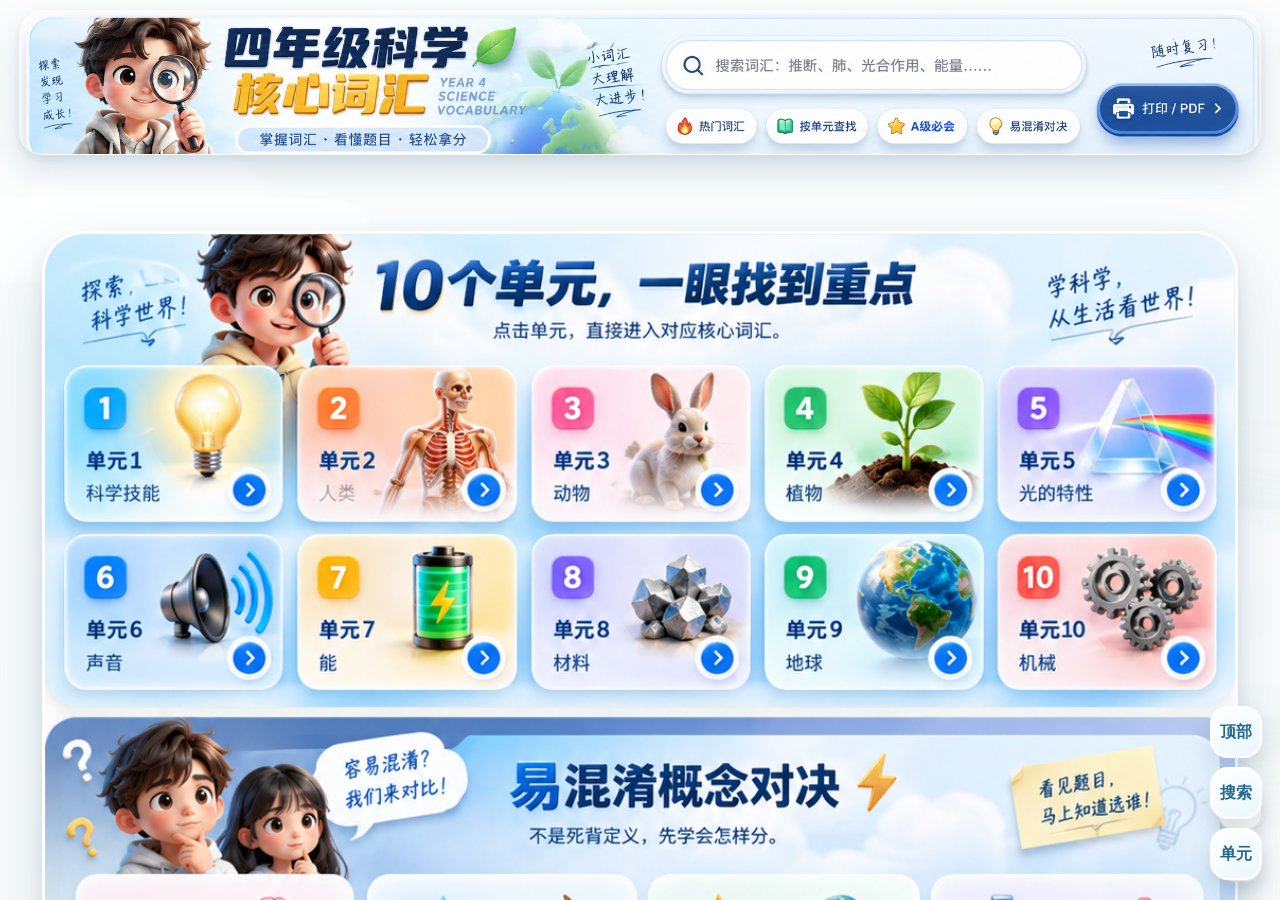
==== index.html @ 2d4816db "Publish V4.0 formal release" ====
<!doctype html><html lang="zh-Hans"><head><meta charset="utf-8"><meta name="viewport" content="width=device-width,initial-scale=1,viewport-fit=cover"><meta http-equiv="Cache-Control" content="no-cache, no-store, must-revalidate"><meta http-equiv="Pragma" content="no-cache"><meta http-equiv="Expires" content="0"><meta name="theme-color" content="#f3f8f5"><meta name="description" content="四年级科学核心词汇、科学技能、单元重点与复习系统"><title>四年级科学核心词汇</title><style>html,body{margin:0;width:100%;height:100%;overflow:hidden;background:#eef7f6}iframe{width:100%;height:100%;border:0;display:block}</style></head><body><iframe id="app" title="四年级科学核心词汇" src="./%E5%9B%9B%E5%B9%B4%E7%BA%A7%E7%A7%91%E5%AD%A6_%E8%B6%85%E5%A4%A7%E5%AD%97%E4%BD%93%E7%89%88.html?v=20260912-v40release"></iframe><script src="./app-upgrade.js?v=20260912-v40release"></script><script src="./hero-style-fix.js?v=20260912-v40release"></script><script src="./decoder-image-replace.js?v=20260912-v40release"></script><script src="./product-six-upgrade.js?v=20260912-v40release"></script><script src="./premium-header.js?v=20260912-v40release"></script><script src="./visual-sections-upgrade.js?v=20260912-v40release"></script><script src="./v1-product-polish.js?v=20260912-v40release"></script><script src="./v11-usability.js?v=20260912-v40release"></script><script src="./v12-content-audit.js?v=20260912-v40release"></script><script src="./v13-visual-unify.js?v=20260912-v40release"></script><script src="./v14-learning-world.js?v=20260912-v40release"></script><script src="./v15-unit-hero-art.js?v=20260912-v40release"></script><script src="./v16-independent-heroes.js?v=20260912-v40release"></script><script src="./v17-toolbox-visual.js?v=20260912-v40release"></script><script src="./v18-toolbox-premium-ui.js?v=20260912-v40release"></script><script src="./v19-toolbox-images.js?v=20260912-v40release"></script><script src="./v20-image-render-fix.js?v=20260912-v40release"></script><script src="./v22-base64-sprite-fix.js?v=20260912-v40release"></script><script src="./v23-compact-fusion.js?v=20260912-v40release"></script><script src="./v24-learning-interactions.js?v=20260912-v40release"></script><script src="./v25-smart-review.js?v=20260912-v40release"></script><script src="./v26-final-audit.js?v=20260912-v40release"></script><script src="./v27-unified-ui.js?v=20260912-v40release"></script><script src="./v28-unified-visuals.js?v=20260912-v40release"></script><script src="./v29-premium-editorial.js?v=20260912-v40release"></script><script src="./v30-content-learning-path.js?v=20260912-v40release"></script><script src="./v31-unit-core-guides.js?v=20260912-v40release"></script><script src="./v32-vocab-tier-cleanup.js?v=20260912-v40release"></script><script src="./v33-learning-experience.js?v=20260912-v40release"></script><script src="./v34-final-content-qa.js?v=20260912-v40release"></script><script src="./v40-release-polish.js?v=20260912-v40release"></script></body></html>
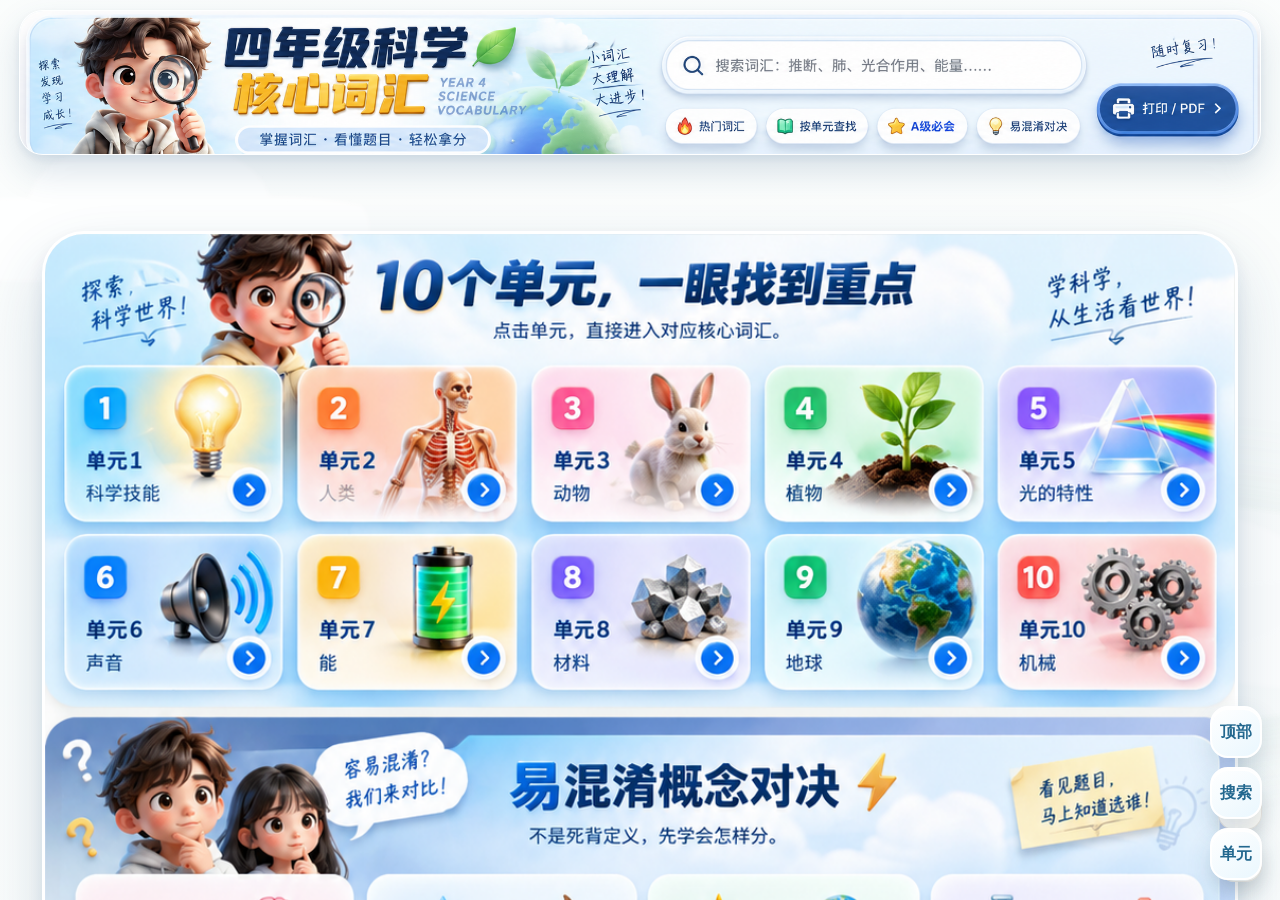
==== commit 8603db0d: "Publish V4.0.1 stability patch" ====
--- a/index.html
+++ b/index.html
@@ -1 +1 @@
-<!doctype html><html lang="zh-Hans"><head><meta charset="utf-8"><meta name="viewport" content="width=device-width,initial-scale=1,viewport-fit=cover"><meta http-equiv="Cache-Control" content="no-cache, no-store, must-revalidate"><meta http-equiv="Pragma" content="no-cache"><meta http-equiv="Expires" content="0"><meta name="theme-color" content="#f3f8f5"><meta name="description" content="四年级科学核心词汇、科学技能、单元重点与复习系统"><title>四年级科学核心词汇</title><style>html,body{margin:0;width:100%;height:100%;overflow:hidden;background:#eef7f6}iframe{width:100%;height:100%;border:0;display:block}</style></head><body><iframe id="app" title="四年级科学核心词汇" src="./%E5%9B%9B%E5%B9%B4%E7%BA%A7%E7%A7%91%E5%AD%A6_%E8%B6%85%E5%A4%A7%E5%AD%97%E4%BD%93%E7%89%88.html?v=20260912-v40release"></iframe><script src="./app-upgrade.js?v=20260912-v40release"></script><script src="./hero-style-fix.js?v=20260912-v40release"></script><script src="./decoder-image-replace.js?v=20260912-v40release"></script><script src="./product-six-upgrade.js?v=20260912-v40release"></script><script src="./premium-header.js?v=20260912-v40release"></script><script src="./visual-sections-upgrade.js?v=20260912-v40release"></script><script src="./v1-product-polish.js?v=20260912-v40release"></script><script src="./v11-usability.js?v=20260912-v40release"></script><script src="./v12-content-audit.js?v=20260912-v40release"></script><script src="./v13-visual-unify.js?v=20260912-v40release"></script><script src="./v14-learning-world.js?v=20260912-v40release"></script><script src="./v15-unit-hero-art.js?v=20260912-v40release"></script><script src="./v16-independent-heroes.js?v=20260912-v40release"></script><script src="./v17-toolbox-visual.js?v=20260912-v40release"></script><script src="./v18-toolbox-premium-ui.js?v=20260912-v40release"></script><script src="./v19-toolbox-images.js?v=20260912-v40release"></script><script src="./v20-image-render-fix.js?v=20260912-v40release"></script><script src="./v22-base64-sprite-fix.js?v=20260912-v40release"></script><script src="./v23-compact-fusion.js?v=20260912-v40release"></script><script src="./v24-learning-interactions.js?v=20260912-v40release"></script><script src="./v25-smart-review.js?v=20260912-v40release"></script><script src="./v26-final-audit.js?v=20260912-v40release"></script><script src="./v27-unified-ui.js?v=20260912-v40release"></script><script src="./v28-unified-visuals.js?v=20260912-v40release"></script><script src="./v29-premium-editorial.js?v=20260912-v40release"></script><script src="./v30-content-learning-path.js?v=20260912-v40release"></script><script src="./v31-unit-core-guides.js?v=20260912-v40release"></script><script src="./v32-vocab-tier-cleanup.js?v=20260912-v40release"></script><script src="./v33-learning-experience.js?v=20260912-v40release"></script><script src="./v34-final-content-qa.js?v=20260912-v40release"></script><script src="./v40-release-polish.js?v=20260912-v40release"></script></body></html>+<!doctype html><html lang="zh-Hans"><head><meta charset="utf-8"><meta name="viewport" content="width=device-width,initial-scale=1,viewport-fit=cover"><meta http-equiv="Cache-Control" content="no-cache, no-store, must-revalidate"><meta http-equiv="Pragma" content="no-cache"><meta http-equiv="Expires" content="0"><meta name="theme-color" content="#f3f8f5"><meta name="description" content="四年级科学核心词汇、科学技能、单元重点与复习系统"><title>四年级科学核心词汇</title><style>html,body{margin:0;width:100%;height:100%;overflow:hidden;background:#eef7f6}iframe{width:100%;height:100%;border:0;display:block}</style></head><body><iframe id="app" title="四年级科学核心词汇" src="./%E5%9B%9B%E5%B9%B4%E7%BA%A7%E7%A7%91%E5%AD%A6_%E8%B6%85%E5%A4%A7%E5%AD%97%E4%BD%93%E7%89%88.html?v=20260912-v401stable"></iframe><script src="./app-upgrade.js?v=20260912-v401stable"></script><script src="./hero-style-fix.js?v=20260912-v401stable"></script><script src="./decoder-image-replace.js?v=20260912-v401stable"></script><script src="./product-six-upgrade.js?v=20260912-v401stable"></script><script src="./premium-header.js?v=20260912-v401stable"></script><script src="./visual-sections-upgrade.js?v=20260912-v401stable"></script><script src="./v1-product-polish.js?v=20260912-v401stable"></script><script src="./v11-usability.js?v=20260912-v401stable"></script><script src="./v12-content-audit.js?v=20260912-v401stable"></script><script src="./v13-visual-unify.js?v=20260912-v401stable"></script><script src="./v14-learning-world.js?v=20260912-v401stable"></script><script src="./v15-unit-hero-art.js?v=20260912-v401stable"></script><script src="./v16-independent-heroes.js?v=20260912-v401stable"></script><script src="./v17-toolbox-visual.js?v=20260912-v401stable"></script><script src="./v18-toolbox-premium-ui.js?v=20260912-v401stable"></script><script src="./v19-toolbox-images.js?v=20260912-v401stable"></script><script src="./v20-image-render-fix.js?v=20260912-v401stable"></script><script src="./v22-base64-sprite-fix.js?v=20260912-v401stable"></script><script src="./v23-compact-fusion.js?v=20260912-v401stable"></script><script src="./v24-learning-interactions.js?v=20260912-v401stable"></script><script src="./v25-smart-review.js?v=20260912-v401stable"></script><script src="./v26-final-audit.js?v=20260912-v401stable"></script><script src="./v27-unified-ui.js?v=20260912-v401stable"></script><script src="./v28-unified-visuals.js?v=20260912-v401stable"></script><script src="./v29-premium-editorial.js?v=20260912-v401stable"></script><script src="./v30-content-learning-path.js?v=20260912-v401stable"></script><script src="./v31-unit-core-guides.js?v=20260912-v401stable"></script><script src="./v32-vocab-tier-cleanup.js?v=20260912-v401stable"></script><script src="./v33-learning-experience.js?v=20260912-v401stable"></script><script src="./v34-final-content-qa.js?v=20260912-v401stable"></script><script src="./v40-release-polish.js?v=20260912-v401stable"></script><script src="./v401-stability-fix.js?v=20260912-v401stable"></script></body></html>
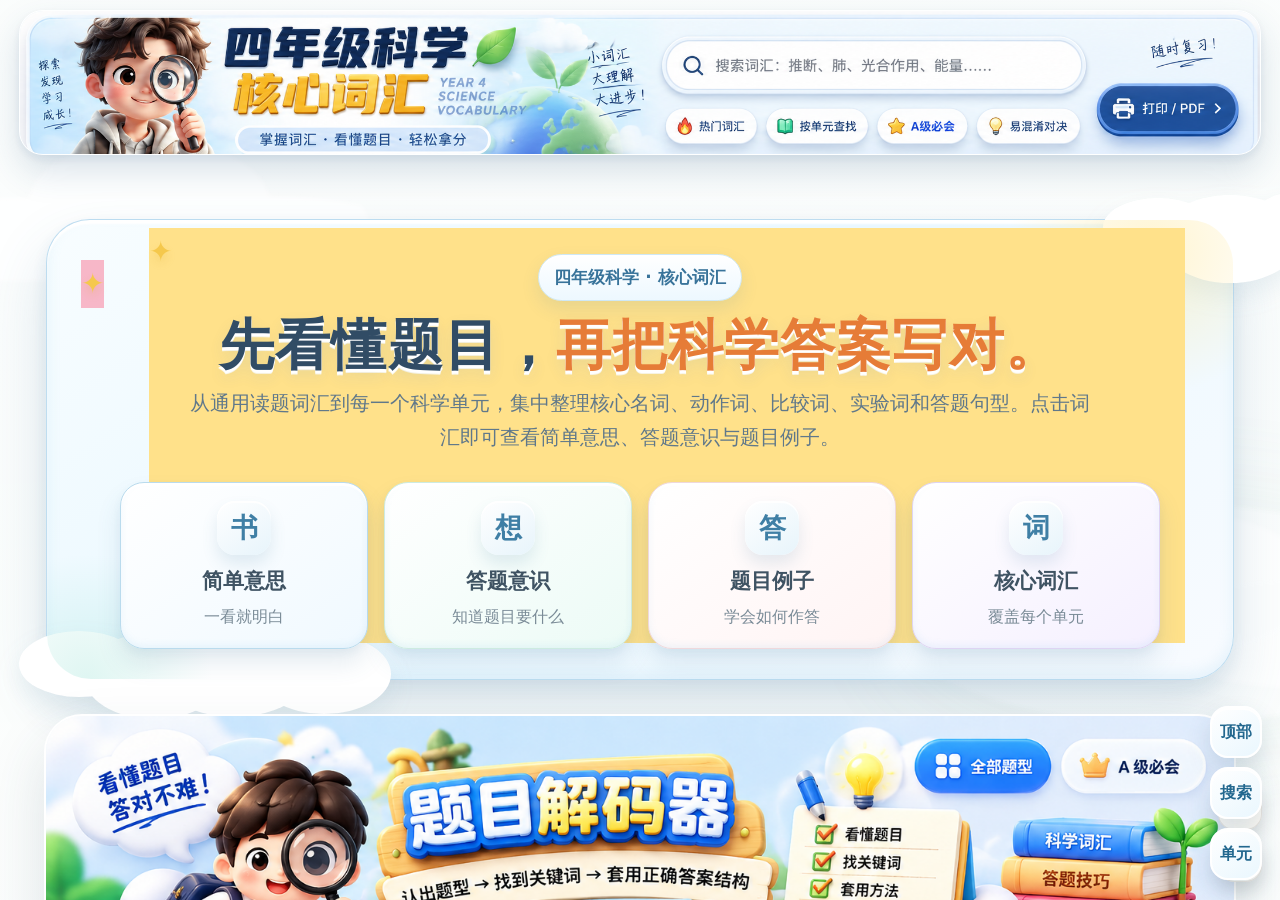
==== commit e6b9fb08: "Publish V4.0.2 interactive mastery checklist fix" ====
--- a/index.html
+++ b/index.html
@@ -1 +1 @@
-<!doctype html><html lang="zh-Hans"><head><meta charset="utf-8"><meta name="viewport" content="width=device-width,initial-scale=1,viewport-fit=cover"><meta http-equiv="Cache-Control" content="no-cache, no-store, must-revalidate"><meta http-equiv="Pragma" content="no-cache"><meta http-equiv="Expires" content="0"><meta name="theme-color" content="#f3f8f5"><meta name="description" content="四年级科学核心词汇、科学技能、单元重点与复习系统"><title>四年级科学核心词汇</title><style>html,body{margin:0;width:100%;height:100%;overflow:hidden;background:#eef7f6}iframe{width:100%;height:100%;border:0;display:block}</style></head><body><iframe id="app" title="四年级科学核心词汇" src="./%E5%9B%9B%E5%B9%B4%E7%BA%A7%E7%A7%91%E5%AD%A6_%E8%B6%85%E5%A4%A7%E5%AD%97%E4%BD%93%E7%89%88.html?v=20260912-v401stable"></iframe><script src="./app-upgrade.js?v=20260912-v401stable"></script><script src="./hero-style-fix.js?v=20260912-v401stable"></script><script src="./decoder-image-replace.js?v=20260912-v401stable"></script><script src="./product-six-upgrade.js?v=20260912-v401stable"></script><script src="./premium-header.js?v=20260912-v401stable"></script><script src="./visual-sections-upgrade.js?v=20260912-v401stable"></script><script src="./v1-product-polish.js?v=20260912-v401stable"></script><script src="./v11-usability.js?v=20260912-v401stable"></script><script src="./v12-content-audit.js?v=20260912-v401stable"></script><script src="./v13-visual-unify.js?v=20260912-v401stable"></script><script src="./v14-learning-world.js?v=20260912-v401stable"></script><script src="./v15-unit-hero-art.js?v=20260912-v401stable"></script><script src="./v16-independent-heroes.js?v=20260912-v401stable"></script><script src="./v17-toolbox-visual.js?v=20260912-v401stable"></script><script src="./v18-toolbox-premium-ui.js?v=20260912-v401stable"></script><script src="./v19-toolbox-images.js?v=20260912-v401stable"></script><script src="./v20-image-render-fix.js?v=20260912-v401stable"></script><script src="./v22-base64-sprite-fix.js?v=20260912-v401stable"></script><script src="./v23-compact-fusion.js?v=20260912-v401stable"></script><script src="./v24-learning-interactions.js?v=20260912-v401stable"></script><script src="./v25-smart-review.js?v=20260912-v401stable"></script><script src="./v26-final-audit.js?v=20260912-v401stable"></script><script src="./v27-unified-ui.js?v=20260912-v401stable"></script><script src="./v28-unified-visuals.js?v=20260912-v401stable"></script><script src="./v29-premium-editorial.js?v=20260912-v401stable"></script><script src="./v30-content-learning-path.js?v=20260912-v401stable"></script><script src="./v31-unit-core-guides.js?v=20260912-v401stable"></script><script src="./v32-vocab-tier-cleanup.js?v=20260912-v401stable"></script><script src="./v33-learning-experience.js?v=20260912-v401stable"></script><script src="./v34-final-content-qa.js?v=20260912-v401stable"></script><script src="./v40-release-polish.js?v=20260912-v401stable"></script><script src="./v401-stability-fix.js?v=20260912-v401stable"></script></body></html>+<!doctype html><html lang="zh-Hans"><head><meta charset="utf-8"><meta name="viewport" content="width=device-width,initial-scale=1,viewport-fit=cover"><meta http-equiv="Cache-Control" content="no-cache, no-store, must-revalidate"><meta http-equiv="Pragma" content="no-cache"><meta http-equiv="Expires" content="0"><meta name="theme-color" content="#f3f8f5"><meta name="description" content="四年级科学核心词汇、科学技能、单元重点与复习系统"><title>四年级科学核心词汇</title><style>html,body{margin:0;width:100%;height:100%;overflow:hidden;background:#eef7f6}iframe{width:100%;height:100%;border:0;display:block}</style></head><body><iframe id="app" title="四年级科学核心词汇" src="./%E5%9B%9B%E5%B9%B4%E7%BA%A7%E7%A7%91%E5%AD%A6_%E8%B6%85%E5%A4%A7%E5%AD%97%E4%BD%93%E7%89%88.html?v=20260912-v402check"></iframe><script src="./app-upgrade.js?v=20260912-v402check"></script><script src="./hero-style-fix.js?v=20260912-v402check"></script><script src="./decoder-image-replace.js?v=20260912-v402check"></script><script src="./product-six-upgrade.js?v=20260912-v402check"></script><script src="./premium-header.js?v=20260912-v402check"></script><script src="./visual-sections-upgrade.js?v=20260912-v402check"></script><script src="./v1-product-polish.js?v=20260912-v402check"></script><script src="./v11-usability.js?v=20260912-v402check"></script><script src="./v12-content-audit.js?v=20260912-v402check"></script><script src="./v13-visual-unify.js?v=20260912-v402check"></script><script src="./v14-learning-world.js?v=20260912-v402check"></script><script src="./v15-unit-hero-art.js?v=20260912-v402check"></script><script src="./v16-independent-heroes.js?v=20260912-v402check"></script><script src="./v17-toolbox-visual.js?v=20260912-v402check"></script><script src="./v18-toolbox-premium-ui.js?v=20260912-v402check"></script><script src="./v19-toolbox-images.js?v=20260912-v402check"></script><script src="./v20-image-render-fix.js?v=20260912-v402check"></script><script src="./v22-base64-sprite-fix.js?v=20260912-v402check"></script><script src="./v23-compact-fusion.js?v=20260912-v402check"></script><script src="./v24-learning-interactions.js?v=20260912-v402check"></script><script src="./v25-smart-review.js?v=20260912-v402check"></script><script src="./v26-final-audit.js?v=20260912-v402check"></script><script src="./v27-unified-ui.js?v=20260912-v402check"></script><script src="./v28-unified-visuals.js?v=20260912-v402check"></script><script src="./v29-premium-editorial.js?v=20260912-v402check"></script><script src="./v30-content-learning-path.js?v=20260912-v402check"></script><script src="./v31-unit-core-guides.js?v=20260912-v402check"></script><script src="./v32-vocab-tier-cleanup.js?v=20260912-v402check"></script><script src="./v33-learning-experience.js?v=20260912-v402check"></script><script src="./v34-final-content-qa.js?v=20260912-v402check"></script><script src="./v40-release-polish.js?v=20260912-v402check"></script><script src="./v401-stability-fix.js?v=20260912-v402check"></script><script src="./v402-checklist-progress.js?v=20260912-v402check"></script></body></html>
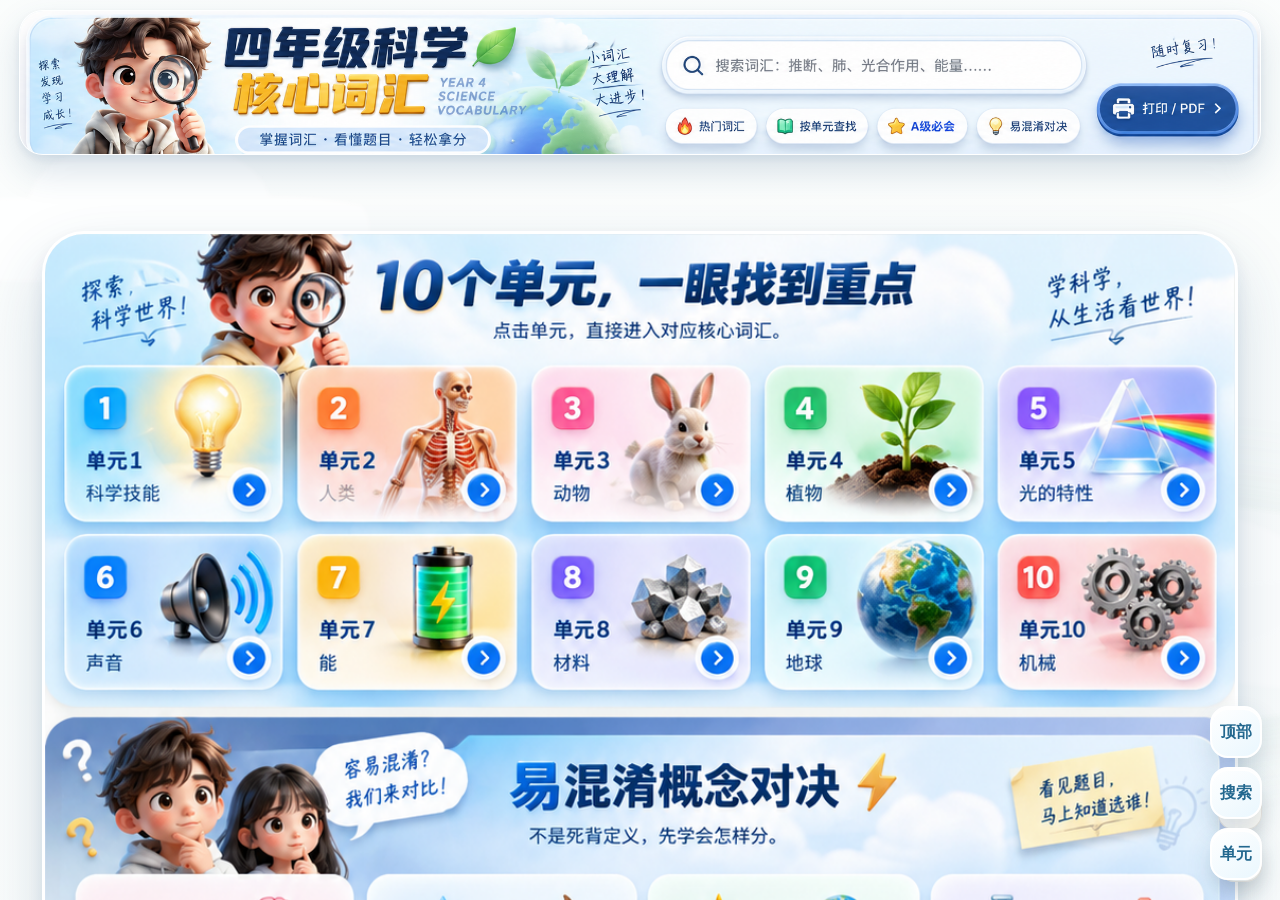
==== commit 5dd494fc: "Publish V4.0.3 native checkbox fix" ====
--- a/index.html
+++ b/index.html
@@ -1 +1 @@
-<!doctype html><html lang="zh-Hans"><head><meta charset="utf-8"><meta name="viewport" content="width=device-width,initial-scale=1,viewport-fit=cover"><meta http-equiv="Cache-Control" content="no-cache, no-store, must-revalidate"><meta http-equiv="Pragma" content="no-cache"><meta http-equiv="Expires" content="0"><meta name="theme-color" content="#f3f8f5"><meta name="description" content="四年级科学核心词汇、科学技能、单元重点与复习系统"><title>四年级科学核心词汇</title><style>html,body{margin:0;width:100%;height:100%;overflow:hidden;background:#eef7f6}iframe{width:100%;height:100%;border:0;display:block}</style></head><body><iframe id="app" title="四年级科学核心词汇" src="./%E5%9B%9B%E5%B9%B4%E7%BA%A7%E7%A7%91%E5%AD%A6_%E8%B6%85%E5%A4%A7%E5%AD%97%E4%BD%93%E7%89%88.html?v=20260912-v402check"></iframe><script src="./app-upgrade.js?v=20260912-v402check"></script><script src="./hero-style-fix.js?v=20260912-v402check"></script><script src="./decoder-image-replace.js?v=20260912-v402check"></script><script src="./product-six-upgrade.js?v=20260912-v402check"></script><script src="./premium-header.js?v=20260912-v402check"></script><script src="./visual-sections-upgrade.js?v=20260912-v402check"></script><script src="./v1-product-polish.js?v=20260912-v402check"></script><script src="./v11-usability.js?v=20260912-v402check"></script><script src="./v12-content-audit.js?v=20260912-v402check"></script><script src="./v13-visual-unify.js?v=20260912-v402check"></script><script src="./v14-learning-world.js?v=20260912-v402check"></script><script src="./v15-unit-hero-art.js?v=20260912-v402check"></script><script src="./v16-independent-heroes.js?v=20260912-v402check"></script><script src="./v17-toolbox-visual.js?v=20260912-v402check"></script><script src="./v18-toolbox-premium-ui.js?v=20260912-v402check"></script><script src="./v19-toolbox-images.js?v=20260912-v402check"></script><script src="./v20-image-render-fix.js?v=20260912-v402check"></script><script src="./v22-base64-sprite-fix.js?v=20260912-v402check"></script><script src="./v23-compact-fusion.js?v=20260912-v402check"></script><script src="./v24-learning-interactions.js?v=20260912-v402check"></script><script src="./v25-smart-review.js?v=20260912-v402check"></script><script src="./v26-final-audit.js?v=20260912-v402check"></script><script src="./v27-unified-ui.js?v=20260912-v402check"></script><script src="./v28-unified-visuals.js?v=20260912-v402check"></script><script src="./v29-premium-editorial.js?v=20260912-v402check"></script><script src="./v30-content-learning-path.js?v=20260912-v402check"></script><script src="./v31-unit-core-guides.js?v=20260912-v402check"></script><script src="./v32-vocab-tier-cleanup.js?v=20260912-v402check"></script><script src="./v33-learning-experience.js?v=20260912-v402check"></script><script src="./v34-final-content-qa.js?v=20260912-v402check"></script><script src="./v40-release-polish.js?v=20260912-v402check"></script><script src="./v401-stability-fix.js?v=20260912-v402check"></script><script src="./v402-checklist-progress.js?v=20260912-v402check"></script></body></html>+<!doctype html><html lang="zh-Hans"><head><meta charset="utf-8"><meta name="viewport" content="width=device-width,initial-scale=1,viewport-fit=cover"><meta http-equiv="Cache-Control" content="no-cache, no-store, must-revalidate"><meta http-equiv="Pragma" content="no-cache"><meta http-equiv="Expires" content="0"><meta name="theme-color" content="#f3f8f5"><meta name="description" content="四年级科学核心词汇、科学技能、单元重点与复习系统"><title>四年级科学核心词汇</title><style>html,body{margin:0;width:100%;height:100%;overflow:hidden;background:#eef7f6}iframe{width:100%;height:100%;border:0;display:block}</style></head><body><iframe id="app" title="四年级科学核心词汇" src="./%E5%9B%9B%E5%B9%B4%E7%BA%A7%E7%A7%91%E5%AD%A6_%E8%B6%85%E5%A4%A7%E5%AD%97%E4%BD%93%E7%89%88.html?v=20260912-v403native"></iframe><script src="./app-upgrade.js?v=20260912-v403native"></script><script src="./hero-style-fix.js?v=20260912-v403native"></script><script src="./decoder-image-replace.js?v=20260912-v403native"></script><script src="./product-six-upgrade.js?v=20260912-v403native"></script><script src="./premium-header.js?v=20260912-v403native"></script><script src="./visual-sections-upgrade.js?v=20260912-v403native"></script><script src="./v1-product-polish.js?v=20260912-v403native"></script><script src="./v11-usability.js?v=20260912-v403native"></script><script src="./v12-content-audit.js?v=20260912-v403native"></script><script src="./v13-visual-unify.js?v=20260912-v403native"></script><script src="./v14-learning-world.js?v=20260912-v403native"></script><script src="./v15-unit-hero-art.js?v=20260912-v403native"></script><script src="./v16-independent-heroes.js?v=20260912-v403native"></script><script src="./v17-toolbox-visual.js?v=20260912-v403native"></script><script src="./v18-toolbox-premium-ui.js?v=20260912-v403native"></script><script src="./v19-toolbox-images.js?v=20260912-v403native"></script><script src="./v20-image-render-fix.js?v=20260912-v403native"></script><script src="./v22-base64-sprite-fix.js?v=20260912-v403native"></script><script src="./v23-compact-fusion.js?v=20260912-v403native"></script><script src="./v24-learning-interactions.js?v=20260912-v403native"></script><script src="./v25-smart-review.js?v=20260912-v403native"></script><script src="./v26-final-audit.js?v=20260912-v403native"></script><script src="./v27-unified-ui.js?v=20260912-v403native"></script><script src="./v28-unified-visuals.js?v=20260912-v403native"></script><script src="./v29-premium-editorial.js?v=20260912-v403native"></script><script src="./v30-content-learning-path.js?v=20260912-v403native"></script><script src="./v31-unit-core-guides.js?v=20260912-v403native"></script><script src="./v32-vocab-tier-cleanup.js?v=20260912-v403native"></script><script src="./v33-learning-experience.js?v=20260912-v403native"></script><script src="./v34-final-content-qa.js?v=20260912-v403native"></script><script src="./v40-release-polish.js?v=20260912-v403native"></script><script src="./v401-stability-fix.js?v=20260912-v403native"></script><script src="./v402-checklist-progress.js?v=20260912-v403native"></script><script src="./v403-native-checkbox-fix.js?v=20260912-v403native"></script></body></html>
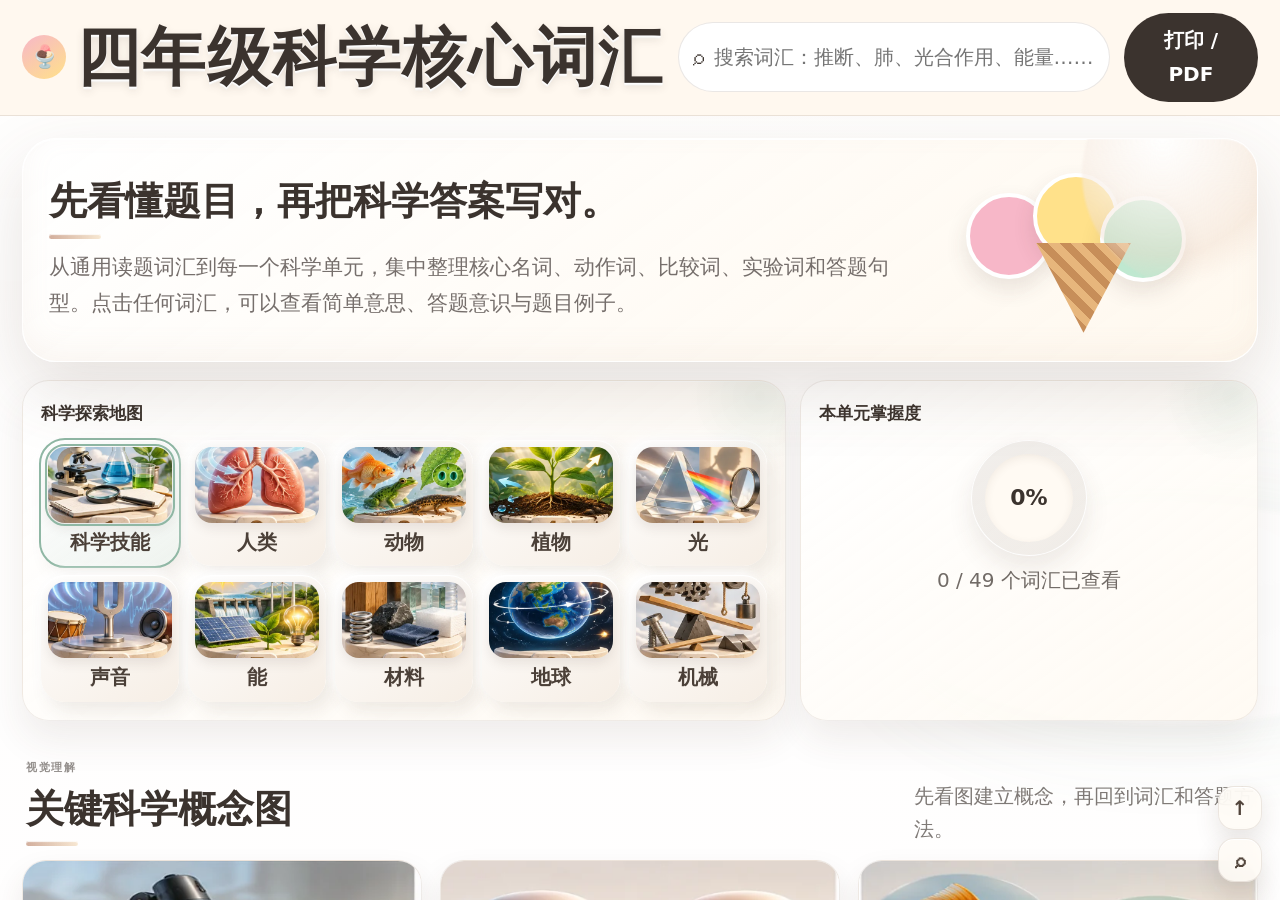
==== commit 115591e1: "Refactor site to clean V4.1 five-file architecture" ====
--- a/index.html
+++ b/index.html
@@ -1 +1 @@
-<!doctype html><html lang="zh-Hans"><head><meta charset="utf-8"><meta name="viewport" content="width=device-width,initial-scale=1,viewport-fit=cover"><meta http-equiv="Cache-Control" content="no-cache, no-store, must-revalidate"><meta http-equiv="Pragma" content="no-cache"><meta http-equiv="Expires" content="0"><meta name="theme-color" content="#f3f8f5"><meta name="description" content="四年级科学核心词汇、科学技能、单元重点与复习系统"><title>四年级科学核心词汇</title><style>html,body{margin:0;width:100%;height:100%;overflow:hidden;background:#eef7f6}iframe{width:100%;height:100%;border:0;display:block}</style></head><body><iframe id="app" title="四年级科学核心词汇" src="./%E5%9B%9B%E5%B9%B4%E7%BA%A7%E7%A7%91%E5%AD%A6_%E8%B6%85%E5%A4%A7%E5%AD%97%E4%BD%93%E7%89%88.html?v=20260912-v403native"></iframe><script src="./app-upgrade.js?v=20260912-v403native"></script><script src="./hero-style-fix.js?v=20260912-v403native"></script><script src="./decoder-image-replace.js?v=20260912-v403native"></script><script src="./product-six-upgrade.js?v=20260912-v403native"></script><script src="./premium-header.js?v=20260912-v403native"></script><script src="./visual-sections-upgrade.js?v=20260912-v403native"></script><script src="./v1-product-polish.js?v=20260912-v403native"></script><script src="./v11-usability.js?v=20260912-v403native"></script><script src="./v12-content-audit.js?v=20260912-v403native"></script><script src="./v13-visual-unify.js?v=20260912-v403native"></script><script src="./v14-learning-world.js?v=20260912-v403native"></script><script src="./v15-unit-hero-art.js?v=20260912-v403native"></script><script src="./v16-independent-heroes.js?v=20260912-v403native"></script><script src="./v17-toolbox-visual.js?v=20260912-v403native"></script><script src="./v18-toolbox-premium-ui.js?v=20260912-v403native"></script><script src="./v19-toolbox-images.js?v=20260912-v403native"></script><script src="./v20-image-render-fix.js?v=20260912-v403native"></script><script src="./v22-base64-sprite-fix.js?v=20260912-v403native"></script><script src="./v23-compact-fusion.js?v=20260912-v403native"></script><script src="./v24-learning-interactions.js?v=20260912-v403native"></script><script src="./v25-smart-review.js?v=20260912-v403native"></script><script src="./v26-final-audit.js?v=20260912-v403native"></script><script src="./v27-unified-ui.js?v=20260912-v403native"></script><script src="./v28-unified-visuals.js?v=20260912-v403native"></script><script src="./v29-premium-editorial.js?v=20260912-v403native"></script><script src="./v30-content-learning-path.js?v=20260912-v403native"></script><script src="./v31-unit-core-guides.js?v=20260912-v403native"></script><script src="./v32-vocab-tier-cleanup.js?v=20260912-v403native"></script><script src="./v33-learning-experience.js?v=20260912-v403native"></script><script src="./v34-final-content-qa.js?v=20260912-v403native"></script><script src="./v40-release-polish.js?v=20260912-v403native"></script><script src="./v401-stability-fix.js?v=20260912-v403native"></script><script src="./v402-checklist-progress.js?v=20260912-v403native"></script><script src="./v403-native-checkbox-fix.js?v=20260912-v403native"></script></body></html>+<!doctype html><html lang="zh-Hans"><head><meta charset="utf-8"><meta name="viewport" content="width=device-width,initial-scale=1,viewport-fit=cover"><meta http-equiv="Cache-Control" content="no-cache, no-store, must-revalidate"><meta http-equiv="Pragma" content="no-cache"><meta http-equiv="Expires" content="0"><meta name="theme-color" content="#f3f8f5"><meta name="description" content="四年级科学核心词汇、科学技能、单元重点与复习系统"><title>四年级科学核心词汇</title><style>html,body{margin:0;width:100%;height:100%;overflow:hidden;background:#eef7f6}iframe{width:100%;height:100%;border:0;display:block}</style><link rel="stylesheet" href="./app.css?v=20260912-v41clean"></head><body><iframe id="app" title="四年级科学核心词汇" src="./%E5%9B%9B%E5%B9%B4%E7%BA%A7%E7%A7%91%E5%AD%A6_%E8%B6%85%E5%A4%A7%E5%AD%97%E4%BD%93%E7%89%88.html?v=20260912-v41clean"></iframe><script src="./content.js?v=20260912-v41clean"></script><script src="./learning.js?v=20260912-v41clean"></script><script src="./progress.js?v=20260912-v41clean"></script><script src="./review.js?v=20260912-v41clean"></script></body></html>
--- a/app.css
+++ b/app.css
@@ -0,0 +1 @@
+html,body{margin:0;max-width:100%;overflow-x:hidden;background:#f3f8f5;color:#315f73;font-family:system-ui,-apple-system,"Segoe UI","PingFang SC","Microsoft YaHei",sans-serif}*{box-sizing:border-box}img{max-width:100%;height:auto}.appShell{max-width:1180px;margin:0 auto;padding:0 20px}.appTop{position:sticky;top:0;z-index:1000;background:rgba(247,250,247,.94);backdrop-filter:blur(14px);border-bottom:1px solid #dfe8e5}.appTopIn{max-width:1180px;margin:auto;padding:10px 20px;display:flex;align-items:center;gap:12px}.appBrand{font-weight:950;color:#28556f}.appVersion{font-size:11px;font-weight:950;padding:5px 8px;border-radius:999px;background:#fff1d8;color:#755d2f}.appNav{display:flex;gap:6px;overflow:auto;margin-left:auto;scrollbar-width:none}.appNav button,.appBtn{border:0;border-radius:14px;padding:10px 13px;background:#fff;color:#315f73;font-weight:900;cursor:pointer;box-shadow:0 4px 12px rgba(50,80,90,.06)}.appHero{max-width:1180px;margin:20px auto;padding:26px 22px;border-radius:30px;background:linear-gradient(130deg,#fbfdf8,#fff7e7 55%,#eef7fb);border:1px solid #dfe8e5;box-shadow:0 16px 36px rgba(49,78,91,.08)}.appHero h2{margin:0;color:#28556f;font-size:clamp(30px,4vw,46px)}.appHero p{color:#6d8490;font-weight:750}.unitGrid{display:grid;grid-template-columns:repeat(5,1fr);gap:10px;margin-top:16px}.unitCard{padding:14px;border-radius:18px;background:#fff;border:1px solid #dfe8e5;cursor:pointer;transition:.15s}.unitCard:hover{transform:translateY(-2px)}.unitCard.on{outline:3px solid rgba(72,119,143,.16)}.unitCard b{display:block;color:#315f73}.unitCard span{display:block;font-size:12px;color:#7a9099;font-weight:850;margin-top:5px}.progressBar{height:8px;background:#e6eeea;border-radius:99px;overflow:hidden;margin-top:8px}.progressBar i{display:block;height:100%;background:#86b9a5;border-radius:99px}.sectionWrap{max-width:1180px;margin:20px auto;padding:0 20px}.unitGuide{display:none;padding:22px;border-radius:28px;background:#fff;border:1px solid #dfe8e5;box-shadow:0 12px 30px rgba(49,78,91,.07)}.unitGuide.on{display:block}.guideHead{display:flex;justify-content:space-between;gap:14px}.guideHead h3{margin:0;color:#28556f;font-size:28px}.guideGrid{display:grid;grid-template-columns:1fr 1fr;gap:12px;margin-top:14px}.guideCard{padding:16px;border-radius:18px;background:#f9fcfa;border:1px solid #e3ebe8}.guideCard h4{margin:0 0 9px;color:#315f73}.tag{display:inline-flex;padding:6px 9px;margin:3px;border-radius:10px;background:#edf6fa;color:#426b7e;font-size:13px;font-weight:900}.line{padding:8px 0;border-bottom:1px dashed #e3e9e7;line-height:1.55}.line:last-child{border-bottom:0}.checkList{display:grid;gap:8px;margin-top:10px}.checkRow{display:flex;gap:9px;align-items:flex-start;padding:9px 10px;border-radius:12px;background:#fff}.checkRow input{width:19px;height:19px;min-width:19px;accent-color:#4f8aa4}.mastery{margin-top:12px;padding:12px 14px;border-radius:15px;background:#f3f8f5;border:1px solid #dfe8e5;font-weight:900}.tierBar{display:flex;gap:8px;flex-wrap:wrap;margin:14px 0}.tierBtn{border:1px solid #dce7e4;background:#fff;color:#537482;border-radius:999px;padding:8px 12px;font-weight:900;cursor:pointer}.tierBtn.on{background:#28556f;color:#fff}.wordMasterBtn{border:0;border-radius:999px;padding:7px 10px;font-size:12px;font-weight:900;cursor:pointer;background:#eef4f6;color:#52717e}.wordMasterBtn.yes{background:#dff4e7;color:#236140}.wordMasterBtn.no{background:#fff0df;color:#825b24}.reviewBox{max-width:1180px;margin:22px auto;padding:22px;border-radius:28px;background:linear-gradient(135deg,#edf8ff,#fffdf7 58%,#effaf4);border:1px solid #dcecf1}.reviewQuestion{padding:18px;border-radius:20px;background:#fff;border:1px solid #dfe9ee}.reviewOptions{display:grid;grid-template-columns:1fr 1fr;gap:8px;margin-top:12px}.reviewOptions button{padding:11px;border:1px solid #d7e6eb;background:#f9fcfd;border-radius:14px;text-align:left;font-weight:850;cursor:pointer}.reviewOptions button.good{background:#e7f7ed}.reviewOptions button.bad{background:#fff0ef}.muted{color:#718791}.hideByUnit,.hideByTier{display:none!important}.backTop{position:fixed;right:16px;bottom:16px;z-index:900;width:44px;height:44px;border-radius:50%;border:1px solid #dce6e2;background:#fff;color:#315f73;font-weight:950;box-shadow:0 8px 22px rgba(50,77,90,.14);cursor:pointer}@media(max-width:850px){.unitGrid{grid-template-columns:1fr 1fr}.guideGrid{grid-template-columns:1fr}}@media(max-width:520px){.appTopIn{padding:8px 10px}.appVersion{display:none}.appNav button{font-size:12px;padding:8px}.appHero,.sectionWrap,.reviewBox{margin-top:12px;padding-left:14px;padding-right:14px}.unitGrid{grid-template-columns:1fr}.guideHead{display:block}.reviewOptions{grid-template-columns:1fr}.tierBar{position:sticky;top:54px;z-index:60;background:rgba(247,250,247,.96);padding:8px 0;backdrop-filter:blur(10px)}}@media(prefers-reduced-motion:reduce){*,*:before,*:after{scroll-behavior:auto!important;transition-duration:.01ms!important;animation-duration:.01ms!important}}@media print{.appTop,.backTop,.appBtn,.tierBar{display:none!important}}
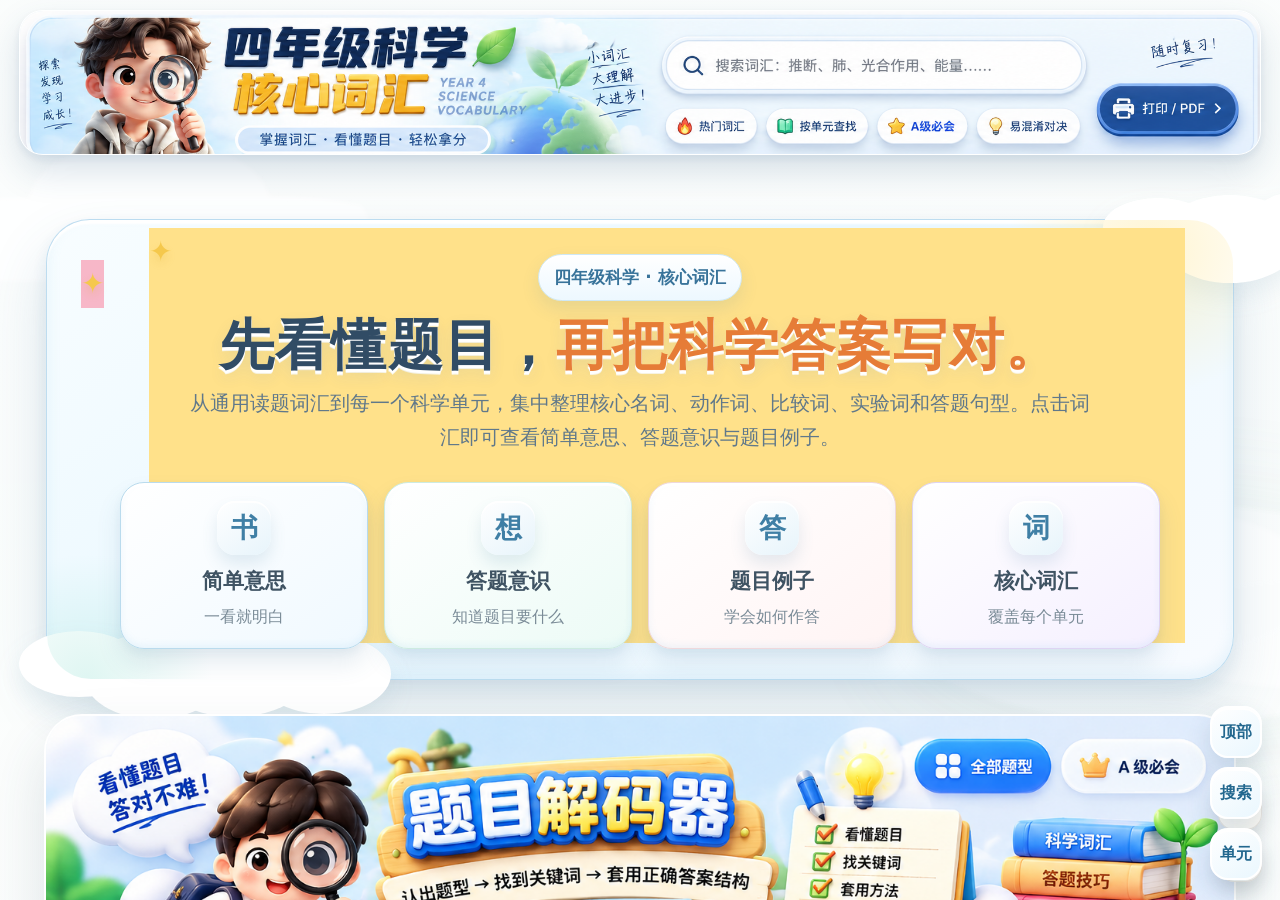
==== commit adc5e38e: "Restore V4.0.3 visual design and functionality" ====
--- a/index.html
+++ b/index.html
@@ -1 +1 @@
-<!doctype html><html lang="zh-Hans"><head><meta charset="utf-8"><meta name="viewport" content="width=device-width,initial-scale=1,viewport-fit=cover"><meta http-equiv="Cache-Control" content="no-cache, no-store, must-revalidate"><meta http-equiv="Pragma" content="no-cache"><meta http-equiv="Expires" content="0"><meta name="theme-color" content="#f3f8f5"><meta name="description" content="四年级科学核心词汇、科学技能、单元重点与复习系统"><title>四年级科学核心词汇</title><style>html,body{margin:0;width:100%;height:100%;overflow:hidden;background:#eef7f6}iframe{width:100%;height:100%;border:0;display:block}</style><link rel="stylesheet" href="./app.css?v=20260912-v41clean"></head><body><iframe id="app" title="四年级科学核心词汇" src="./%E5%9B%9B%E5%B9%B4%E7%BA%A7%E7%A7%91%E5%AD%A6_%E8%B6%85%E5%A4%A7%E5%AD%97%E4%BD%93%E7%89%88.html?v=20260912-v41clean"></iframe><script src="./content.js?v=20260912-v41clean"></script><script src="./learning.js?v=20260912-v41clean"></script><script src="./progress.js?v=20260912-v41clean"></script><script src="./review.js?v=20260912-v41clean"></script></body></html>+<!doctype html><html lang="zh-Hans"><head><meta charset="utf-8"><meta name="viewport" content="width=device-width,initial-scale=1,viewport-fit=cover"><meta http-equiv="Cache-Control" content="no-cache, no-store, must-revalidate"><meta http-equiv="Pragma" content="no-cache"><meta http-equiv="Expires" content="0"><meta name="theme-color" content="#f3f8f5"><meta name="description" content="四年级科学核心词汇、科学技能、单元重点与复习系统"><title>四年级科学核心词汇</title><style>html,body{margin:0;width:100%;height:100%;overflow:hidden;background:#eef7f6}iframe{width:100%;height:100%;border:0;display:block}</style></head><body><iframe id="app" title="四年级科学核心词汇" src="./%E5%9B%9B%E5%B9%B4%E7%BA%A7%E7%A7%91%E5%AD%A6_%E8%B6%85%E5%A4%A7%E5%AD%97%E4%BD%93%E7%89%88.html?v=20260912-v403restore"></iframe><script src="./app-upgrade.js?v=20260912-v403restore"></script><script src="./hero-style-fix.js?v=20260912-v403restore"></script><script src="./decoder-image-replace.js?v=20260912-v403restore"></script><script src="./product-six-upgrade.js?v=20260912-v403restore"></script><script src="./premium-header.js?v=20260912-v403restore"></script><script src="./visual-sections-upgrade.js?v=20260912-v403restore"></script><script src="./v1-product-polish.js?v=20260912-v403restore"></script><script src="./v11-usability.js?v=20260912-v403restore"></script><script src="./v12-content-audit.js?v=20260912-v403restore"></script><script src="./v13-visual-unify.js?v=20260912-v403restore"></script><script src="./v14-learning-world.js?v=20260912-v403restore"></script><script src="./v15-unit-hero-art.js?v=20260912-v403restore"></script><script src="./v16-independent-heroes.js?v=20260912-v403restore"></script><script src="./v17-toolbox-visual.js?v=20260912-v403restore"></script><script src="./v18-toolbox-premium-ui.js?v=20260912-v403restore"></script><script src="./v19-toolbox-images.js?v=20260912-v403restore"></script><script src="./v20-image-render-fix.js?v=20260912-v403restore"></script><script src="./v22-base64-sprite-fix.js?v=20260912-v403restore"></script><script src="./v23-compact-fusion.js?v=20260912-v403restore"></script><script src="./v24-learning-interactions.js?v=20260912-v403restore"></script><script src="./v25-smart-review.js?v=20260912-v403restore"></script><script src="./v26-final-audit.js?v=20260912-v403restore"></script><script src="./v27-unified-ui.js?v=20260912-v403restore"></script><script src="./v28-unified-visuals.js?v=20260912-v403restore"></script><script src="./v29-premium-editorial.js?v=20260912-v403restore"></script><script src="./v30-content-learning-path.js?v=20260912-v403restore"></script><script src="./v31-unit-core-guides.js?v=20260912-v403restore"></script><script src="./v32-vocab-tier-cleanup.js?v=20260912-v403restore"></script><script src="./v33-learning-experience.js?v=20260912-v403restore"></script><script src="./v34-final-content-qa.js?v=20260912-v403restore"></script><script src="./v40-release-polish.js?v=20260912-v403restore"></script><script src="./v401-stability-fix.js?v=20260912-v403restore"></script><script src="./v402-checklist-progress.js?v=20260912-v403restore"></script><script src="./v403-native-checkbox-fix.js?v=20260912-v403restore"></script></body></html>
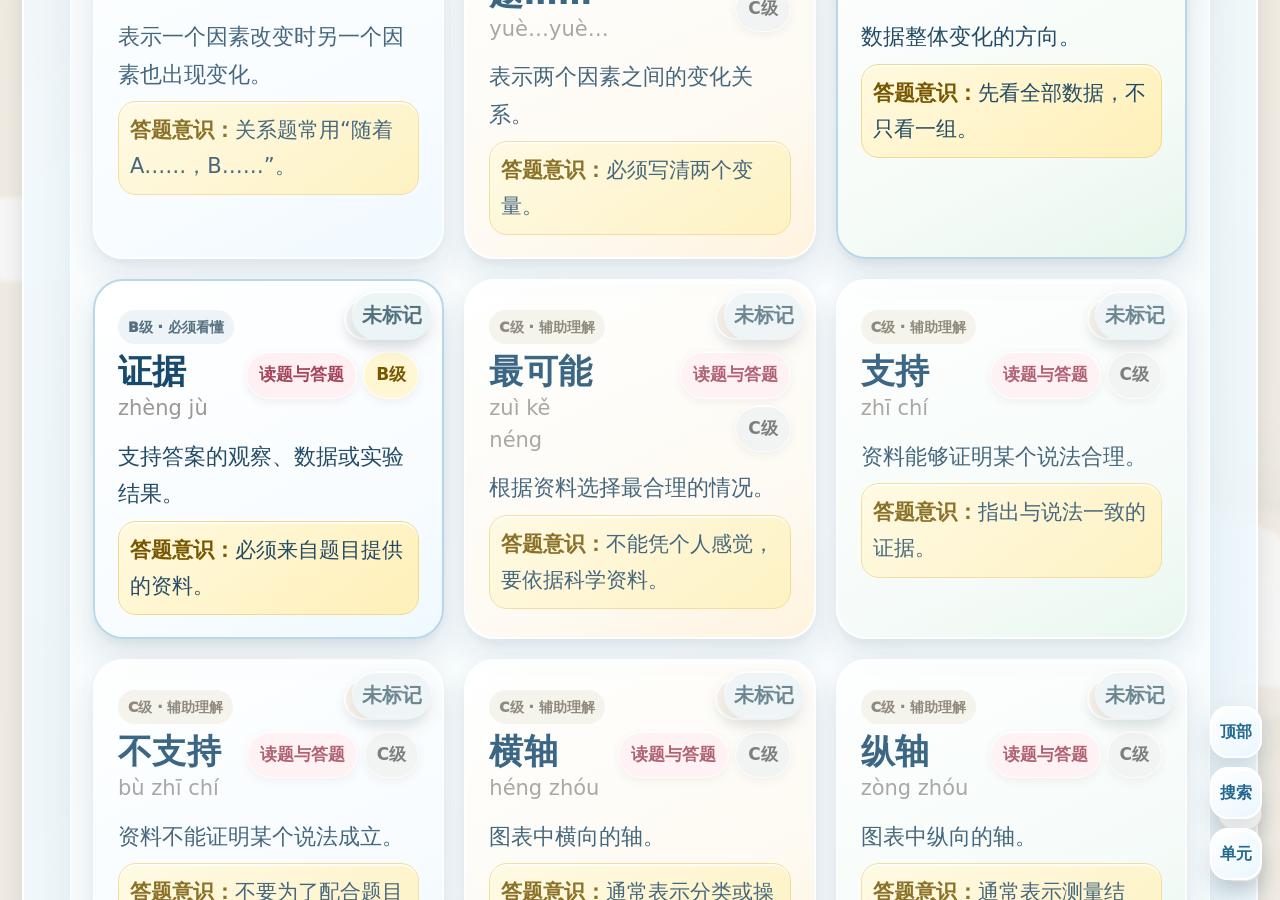
==== commit de3facc5: "Add unit review challenge to restored original site" ====
--- a/index.html
+++ b/index.html
@@ -1 +1 @@
-<!doctype html><html lang="zh-Hans"><head><meta charset="utf-8"><meta name="viewport" content="width=device-width,initial-scale=1,viewport-fit=cover"><meta http-equiv="Cache-Control" content="no-cache, no-store, must-revalidate"><meta http-equiv="Pragma" content="no-cache"><meta http-equiv="Expires" content="0"><meta name="theme-color" content="#f3f8f5"><meta name="description" content="四年级科学核心词汇、科学技能、单元重点与复习系统"><title>四年级科学核心词汇</title><style>html,body{margin:0;width:100%;height:100%;overflow:hidden;background:#eef7f6}iframe{width:100%;height:100%;border:0;display:block}</style></head><body><iframe id="app" title="四年级科学核心词汇" src="./%E5%9B%9B%E5%B9%B4%E7%BA%A7%E7%A7%91%E5%AD%A6_%E8%B6%85%E5%A4%A7%E5%AD%97%E4%BD%93%E7%89%88.html?v=20260912-v403restore"></iframe><script src="./app-upgrade.js?v=20260912-v403restore"></script><script src="./hero-style-fix.js?v=20260912-v403restore"></script><script src="./decoder-image-replace.js?v=20260912-v403restore"></script><script src="./product-six-upgrade.js?v=20260912-v403restore"></script><script src="./premium-header.js?v=20260912-v403restore"></script><script src="./visual-sections-upgrade.js?v=20260912-v403restore"></script><script src="./v1-product-polish.js?v=20260912-v403restore"></script><script src="./v11-usability.js?v=20260912-v403restore"></script><script src="./v12-content-audit.js?v=20260912-v403restore"></script><script src="./v13-visual-unify.js?v=20260912-v403restore"></script><script src="./v14-learning-world.js?v=20260912-v403restore"></script><script src="./v15-unit-hero-art.js?v=20260912-v403restore"></script><script src="./v16-independent-heroes.js?v=20260912-v403restore"></script><script src="./v17-toolbox-visual.js?v=20260912-v403restore"></script><script src="./v18-toolbox-premium-ui.js?v=20260912-v403restore"></script><script src="./v19-toolbox-images.js?v=20260912-v403restore"></script><script src="./v20-image-render-fix.js?v=20260912-v403restore"></script><script src="./v22-base64-sprite-fix.js?v=20260912-v403restore"></script><script src="./v23-compact-fusion.js?v=20260912-v403restore"></script><script src="./v24-learning-interactions.js?v=20260912-v403restore"></script><script src="./v25-smart-review.js?v=20260912-v403restore"></script><script src="./v26-final-audit.js?v=20260912-v403restore"></script><script src="./v27-unified-ui.js?v=20260912-v403restore"></script><script src="./v28-unified-visuals.js?v=20260912-v403restore"></script><script src="./v29-premium-editorial.js?v=20260912-v403restore"></script><script src="./v30-content-learning-path.js?v=20260912-v403restore"></script><script src="./v31-unit-core-guides.js?v=20260912-v403restore"></script><script src="./v32-vocab-tier-cleanup.js?v=20260912-v403restore"></script><script src="./v33-learning-experience.js?v=20260912-v403restore"></script><script src="./v34-final-content-qa.js?v=20260912-v403restore"></script><script src="./v40-release-polish.js?v=20260912-v403restore"></script><script src="./v401-stability-fix.js?v=20260912-v403restore"></script><script src="./v402-checklist-progress.js?v=20260912-v403restore"></script><script src="./v403-native-checkbox-fix.js?v=20260912-v403restore"></script></body></html>+<!doctype html><html lang="zh-Hans"><head><meta charset="utf-8"><meta name="viewport" content="width=device-width,initial-scale=1,viewport-fit=cover"><meta http-equiv="Cache-Control" content="no-cache, no-store, must-revalidate"><meta http-equiv="Pragma" content="no-cache"><meta http-equiv="Expires" content="0"><meta name="theme-color" content="#f3f8f5"><meta name="description" content="四年级科学核心词汇、科学技能、单元重点与复习系统"><title>四年级科学核心词汇</title><style>html,body{margin:0;width:100%;height:100%;overflow:hidden;background:#eef7f6}iframe{width:100%;height:100%;border:0;display:block}</style></head><body><iframe id="app" title="四年级科学核心词汇" src="./%E5%9B%9B%E5%B9%B4%E7%BA%A7%E7%A7%91%E5%AD%A6_%E8%B6%85%E5%A4%A7%E5%AD%97%E4%BD%93%E7%89%88.html?v=20260912-v404review"></iframe><script src="./app-upgrade.js?v=20260912-v404review"></script><script src="./hero-style-fix.js?v=20260912-v404review"></script><script src="./decoder-image-replace.js?v=20260912-v404review"></script><script src="./product-six-upgrade.js?v=20260912-v404review"></script><script src="./premium-header.js?v=20260912-v404review"></script><script src="./visual-sections-upgrade.js?v=20260912-v404review"></script><script src="./v1-product-polish.js?v=20260912-v404review"></script><script src="./v11-usability.js?v=20260912-v404review"></script><script src="./v12-content-audit.js?v=20260912-v404review"></script><script src="./v13-visual-unify.js?v=20260912-v404review"></script><script src="./v14-learning-world.js?v=20260912-v404review"></script><script src="./v15-unit-hero-art.js?v=20260912-v404review"></script><script src="./v16-independent-heroes.js?v=20260912-v404review"></script><script src="./v17-toolbox-visual.js?v=20260912-v404review"></script><script src="./v18-toolbox-premium-ui.js?v=20260912-v404review"></script><script src="./v19-toolbox-images.js?v=20260912-v404review"></script><script src="./v20-image-render-fix.js?v=20260912-v404review"></script><script src="./v22-base64-sprite-fix.js?v=20260912-v404review"></script><script src="./v23-compact-fusion.js?v=20260912-v404review"></script><script src="./v24-learning-interactions.js?v=20260912-v404review"></script><script src="./v25-smart-review.js?v=20260912-v404review"></script><script src="./v26-final-audit.js?v=20260912-v404review"></script><script src="./v27-unified-ui.js?v=20260912-v404review"></script><script src="./v28-unified-visuals.js?v=20260912-v404review"></script><script src="./v29-premium-editorial.js?v=20260912-v404review"></script><script src="./v30-content-learning-path.js?v=20260912-v404review"></script><script src="./v31-unit-core-guides.js?v=20260912-v404review"></script><script src="./v32-vocab-tier-cleanup.js?v=20260912-v404review"></script><script src="./v33-learning-experience.js?v=20260912-v404review"></script><script src="./v34-final-content-qa.js?v=20260912-v404review"></script><script src="./v40-release-polish.js?v=20260912-v404review"></script><script src="./v401-stability-fix.js?v=20260912-v404review"></script><script src="./v402-checklist-progress.js?v=20260912-v404review"></script><script src="./v403-native-checkbox-fix.js?v=20260912-v404review"></script><script src="./v404-unit-review.js?v=20260912-v404review"></script></body></html>
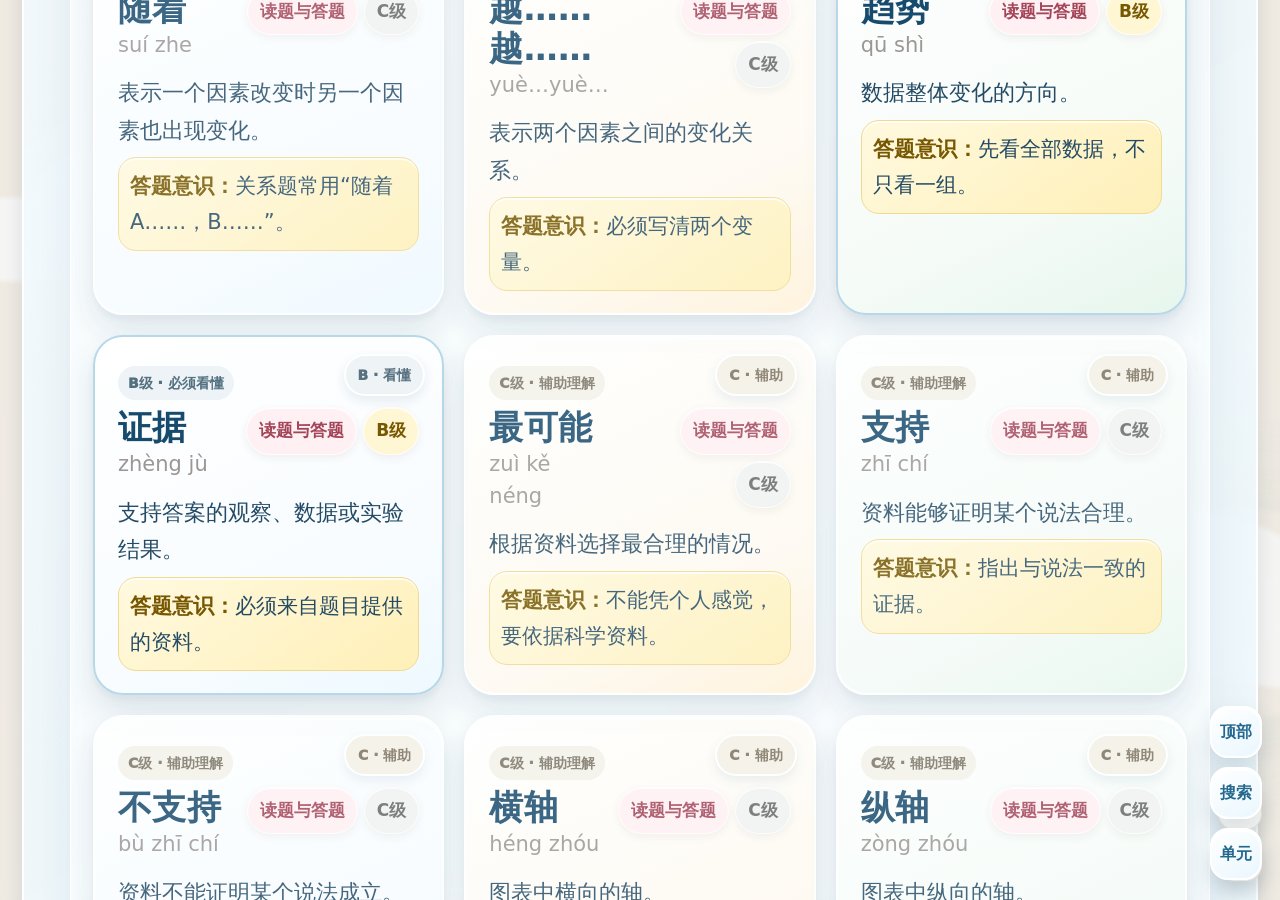
==== commit 76607605: "Enable complete mastery and advanced review suite" ====
--- a/index.html
+++ b/index.html
@@ -1 +1 @@
-<!doctype html><html lang="zh-Hans"><head><meta charset="utf-8"><meta name="viewport" content="width=device-width,initial-scale=1,viewport-fit=cover"><meta http-equiv="Cache-Control" content="no-cache, no-store, must-revalidate"><meta http-equiv="Pragma" content="no-cache"><meta http-equiv="Expires" content="0"><meta name="theme-color" content="#f3f8f5"><meta name="description" content="四年级科学核心词汇、科学技能、单元重点与复习系统"><title>四年级科学核心词汇</title><style>html,body{margin:0;width:100%;height:100%;overflow:hidden;background:#eef7f6}iframe{width:100%;height:100%;border:0;display:block}</style></head><body><iframe id="app" title="四年级科学核心词汇" src="./%E5%9B%9B%E5%B9%B4%E7%BA%A7%E7%A7%91%E5%AD%A6_%E8%B6%85%E5%A4%A7%E5%AD%97%E4%BD%93%E7%89%88.html?v=20260912-v404review"></iframe><script src="./app-upgrade.js?v=20260912-v404review"></script><script src="./hero-style-fix.js?v=20260912-v404review"></script><script src="./decoder-image-replace.js?v=20260912-v404review"></script><script src="./product-six-upgrade.js?v=20260912-v404review"></script><script src="./premium-header.js?v=20260912-v404review"></script><script src="./visual-sections-upgrade.js?v=20260912-v404review"></script><script src="./v1-product-polish.js?v=20260912-v404review"></script><script src="./v11-usability.js?v=20260912-v404review"></script><script src="./v12-content-audit.js?v=20260912-v404review"></script><script src="./v13-visual-unify.js?v=20260912-v404review"></script><script src="./v14-learning-world.js?v=20260912-v404review"></script><script src="./v15-unit-hero-art.js?v=20260912-v404review"></script><script src="./v16-independent-heroes.js?v=20260912-v404review"></script><script src="./v17-toolbox-visual.js?v=20260912-v404review"></script><script src="./v18-toolbox-premium-ui.js?v=20260912-v404review"></script><script src="./v19-toolbox-images.js?v=20260912-v404review"></script><script src="./v20-image-render-fix.js?v=20260912-v404review"></script><script src="./v22-base64-sprite-fix.js?v=20260912-v404review"></script><script src="./v23-compact-fusion.js?v=20260912-v404review"></script><script src="./v24-learning-interactions.js?v=20260912-v404review"></script><script src="./v25-smart-review.js?v=20260912-v404review"></script><script src="./v26-final-audit.js?v=20260912-v404review"></script><script src="./v27-unified-ui.js?v=20260912-v404review"></script><script src="./v28-unified-visuals.js?v=20260912-v404review"></script><script src="./v29-premium-editorial.js?v=20260912-v404review"></script><script src="./v30-content-learning-path.js?v=20260912-v404review"></script><script src="./v31-unit-core-guides.js?v=20260912-v404review"></script><script src="./v32-vocab-tier-cleanup.js?v=20260912-v404review"></script><script src="./v33-learning-experience.js?v=20260912-v404review"></script><script src="./v34-final-content-qa.js?v=20260912-v404review"></script><script src="./v40-release-polish.js?v=20260912-v404review"></script><script src="./v401-stability-fix.js?v=20260912-v404review"></script><script src="./v402-checklist-progress.js?v=20260912-v404review"></script><script src="./v403-native-checkbox-fix.js?v=20260912-v404review"></script><script src="./v404-unit-review.js?v=20260912-v404review"></script></body></html>+<!doctype html><html lang="zh-Hans"><head><meta charset="utf-8"><meta name="viewport" content="width=device-width,initial-scale=1,viewport-fit=cover"><meta http-equiv="Cache-Control" content="no-cache, no-store, must-revalidate"><meta http-equiv="Pragma" content="no-cache"><meta http-equiv="Expires" content="0"><meta name="theme-color" content="#f3f8f5"><meta name="description" content="四年级科学核心词汇、科学技能、单元重点与复习系统"><title>四年级科学核心词汇</title><style>html,body{margin:0;width:100%;height:100%;overflow:hidden;background:#eef7f6}iframe{width:100%;height:100%;border:0;display:block}</style></head><body><iframe id="app" title="四年级科学核心词汇" src="./%E5%9B%9B%E5%B9%B4%E7%BA%A7%E7%A7%91%E5%AD%A6_%E8%B6%85%E5%A4%A7%E5%AD%97%E4%BD%93%E7%89%88.html?v=20260912-v406complete"></iframe><script src="./app-upgrade.js?v=20260912-v406complete"></script><script src="./hero-style-fix.js?v=20260912-v406complete"></script><script src="./decoder-image-replace.js?v=20260912-v406complete"></script><script src="./product-six-upgrade.js?v=20260912-v406complete"></script><script src="./premium-header.js?v=20260912-v406complete"></script><script src="./visual-sections-upgrade.js?v=20260912-v406complete"></script><script src="./v1-product-polish.js?v=20260912-v406complete"></script><script src="./v11-usability.js?v=20260912-v406complete"></script><script src="./v12-content-audit.js?v=20260912-v406complete"></script><script src="./v13-visual-unify.js?v=20260912-v406complete"></script><script src="./v14-learning-world.js?v=20260912-v406complete"></script><script src="./v15-unit-hero-art.js?v=20260912-v406complete"></script><script src="./v16-independent-heroes.js?v=20260912-v406complete"></script><script src="./v17-toolbox-visual.js?v=20260912-v406complete"></script><script src="./v18-toolbox-premium-ui.js?v=20260912-v406complete"></script><script src="./v19-toolbox-images.js?v=20260912-v406complete"></script><script src="./v20-image-render-fix.js?v=20260912-v406complete"></script><script src="./v22-base64-sprite-fix.js?v=20260912-v406complete"></script><script src="./v23-compact-fusion.js?v=20260912-v406complete"></script><script src="./v24-learning-interactions.js?v=20260912-v406complete"></script><script src="./v25-smart-review.js?v=20260912-v406complete"></script><script src="./v26-final-audit.js?v=20260912-v406complete"></script><script src="./v27-unified-ui.js?v=20260912-v406complete"></script><script src="./v28-unified-visuals.js?v=20260912-v406complete"></script><script src="./v29-premium-editorial.js?v=20260912-v406complete"></script><script src="./v30-content-learning-path.js?v=20260912-v406complete"></script><script src="./v31-unit-core-guides.js?v=20260912-v406complete"></script><script src="./v32-vocab-tier-cleanup.js?v=20260912-v406complete"></script><script src="./v33-learning-experience.js?v=20260912-v406complete"></script><script src="./v34-final-content-qa.js?v=20260912-v406complete"></script><script src="./v40-release-polish.js?v=20260912-v406complete"></script><script src="./v401-stability-fix.js?v=20260912-v406complete"></script><script src="./v402-checklist-progress.js?v=20260912-v406complete"></script><script src="./v403-native-checkbox-fix.js?v=20260912-v406complete"></script><script src="./v404-unit-review.js?v=20260912-v406complete"></script><script src="./v405-mastery-suite.js?v=20260912-v406complete"></script><script src="./v406-review-expansion.js?v=20260912-v406complete"></script></body></html>
